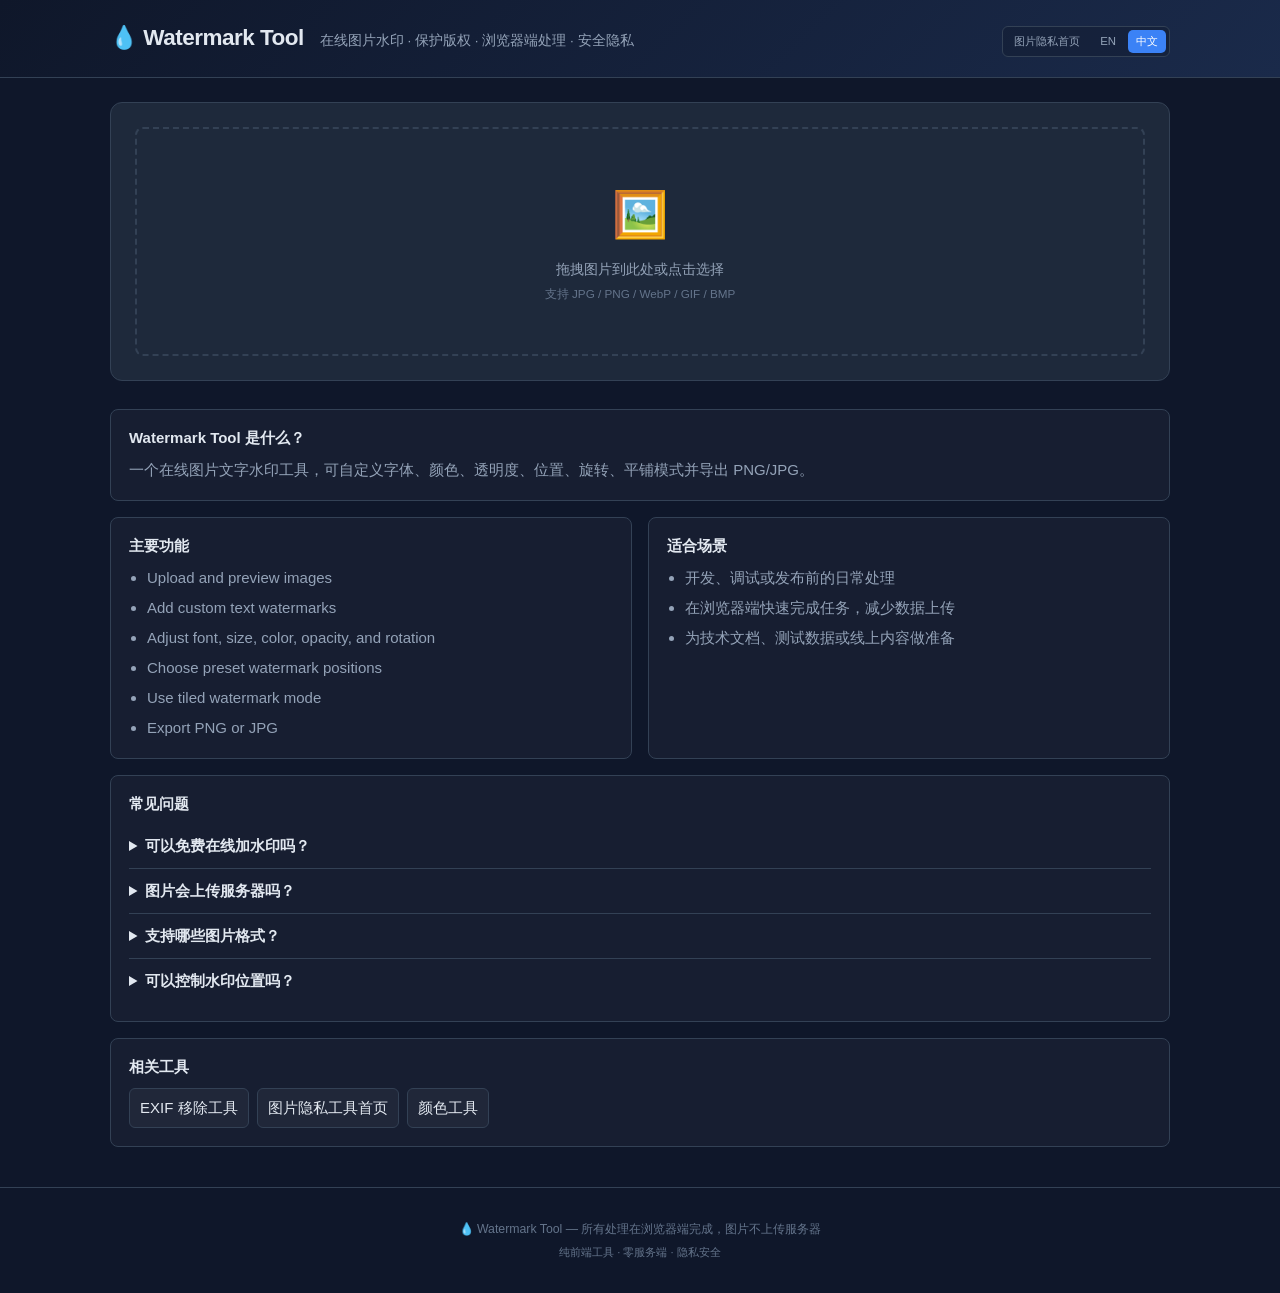
==== zh/index.html @ 740727df "Improve SEO metadata and internal links" ====
<!DOCTYPE html>
<html lang="zh-CN">
<head>
  <meta charset="UTF-8">
  <meta name="viewport" content="width=device-width, initial-scale=1.0">
  <title>Watermark Tool - 在线图片水印工具 | 文字水印添加</title>
  <meta name="description" content="免费在线图片水印添加工具。上传图片，添加文字水印，自定义字体、颜色、透明度、位置、旋转角度。浏览器端处理，图片不上传。">
  <meta name="keywords" content="watermark tool, add watermark, image watermark, photo watermark, 图片水印, 添加水印, 文字水印, 版权保护">
  <meta name="author" content="ImagePrivacy">
  <meta name="robots" content="index, follow">
  <link rel="canonical" href="https://watermark.imageprivacy.org/zh/">
  <link rel="alternate" hreflang="en" href="https://watermark.imageprivacy.org/">
  <link rel="alternate" hreflang="zh-CN" href="https://watermark.imageprivacy.org/zh/">
  <link rel="alternate" hreflang="x-default" href="https://watermark.imageprivacy.org/">
<meta property="og:type" content="website">
  <meta property="og:title" content="Watermark Tool - 在线图片水印工具">
  <meta property="og:description" content="免费在线图片水印添加工具。自定义文字水印，保护图片版权。浏览器端处理。">
  <meta property="og:url" content="https://watermark.imageprivacy.org/zh/">
  <meta property="og:site_name" content="Watermark Tool">
  <meta property="og:locale" content="zh_CN">

  <meta name="twitter:card" content="summary">
  <meta name="twitter:title" content="Watermark Tool - 在线图片水印工具">
  <meta name="twitter:description" content="免费在线图片水印添加工具。自定义文字水印，保护图片版权。">

<link rel="stylesheet" href="../css/style.css">
  <script type="application/ld+json">
{
  "@context": "https://schema.org",
  "@type": "SoftwareApplication",
  "name": "Watermark Tool",
  "description": "免费在线图片水印添加工具。上传图片，添加文字水印，自定义字体、颜色、透明度、位置、旋转角度。浏览器端处理，图片不上传。",
  "url": "https://watermark.imageprivacy.org/zh/",
  "inLanguage": "zh-CN",
  "applicationCategory": "MultimediaApplication",
  "operatingSystem": "All",
  "browserRequirements": "Requires JavaScript",
  "isAccessibleForFree": true,
  "offers": {
    "@type": "Offer",
    "price": "0",
    "priceCurrency": "USD"
  },
  "featureList": [
    "Upload and preview images",
    "Add custom text watermarks",
    "Adjust font, size, color, opacity, and rotation",
    "Choose preset watermark positions",
    "Use tiled watermark mode",
    "Export PNG or JPG"
  ],
  "publisher": {
    "@type": "Organization",
    "name": "ImagePrivacy"
  }
}
  </script>
  <script type="application/ld+json">
{
  "@context": "https://schema.org",
  "@type": "FAQPage",
  "inLanguage": "zh-CN",
  "mainEntity": [
    {
      "@type": "Question",
      "name": "可以免费在线加水印吗？",
      "acceptedAnswer": {
        "@type": "Answer",
        "text": "可以，工具免费并在浏览器端运行。"
      }
    },
    {
      "@type": "Question",
      "name": "图片会上传服务器吗？",
      "acceptedAnswer": {
        "@type": "Answer",
        "text": "不会。预览、渲染和导出都在浏览器端完成。"
      }
    },
    {
      "@type": "Question",
      "name": "支持哪些图片格式？",
      "acceptedAnswer": {
        "@type": "Answer",
        "text": "输入支持 JPG、PNG、WebP、GIF、BMP 等常见格式，导出支持 PNG 和 JPG。"
      }
    },
    {
      "@type": "Question",
      "name": "可以控制水印位置吗？",
      "acceptedAnswer": {
        "@type": "Answer",
        "text": "可以设置预设位置、边距、旋转、透明度和平铺模式。"
      }
    }
  ]
}
  </script>
</head>
<body>
  <header class="header">
    <div class="container">
      <div class="header-inner">
        <h1 class="logo">💧 Watermark Tool</h1>
        <p class="tagline">在线图片水印 · 保护版权 · 浏览器端处理 · 安全隐私</p>
        <nav class="language-switcher" aria-label="Language"><a class="home-link" href="https://imageprivacy.org/zh/">图片隐私首页</a><a class="" href="../" lang="en">EN</a><a class="active" href="./" lang="zh-CN">中文</a></nav>
      </div>
    </div>
  </header>

  <main class="main container">
    <div class="card">
      <!-- Upload -->
      <div class="upload-section" id="upload-section">
        <div id="drop-zone" class="drop-zone">
          <div class="drop-content">
            <span class="drop-icon">🖼️</span>
            <p>拖拽图片到此处或点击选择</p>
            <p class="drop-hint">支持 JPG / PNG / WebP / GIF / BMP</p>
          </div>
          <input type="file" id="file-input" class="file-input" accept="image/*">
        </div>
      </div>

      <!-- Editor -->
      <div id="editor-section" class="editor-section" style="display:none">
        <div class="editor-layout">
          <!-- Preview -->
          <div class="preview-col">
            <div class="preview-header">
              <h3>预览</h3>
              <span id="img-info" class="img-info"></span>
            </div>
            <div id="canvas-container" class="canvas-container">
              <canvas id="preview-canvas"></canvas>
            </div>
            <div class="preview-actions">
              <div class="zoom-controls">
                <button class="btn btn-sm" onclick="zoomOut()">🔍−</button>
                <span id="zoom-level" class="zoom-level">100%</span>
                <button class="btn btn-sm" onclick="zoomIn()">🔍+</button>
                <button class="btn btn-sm" onclick="fitView()">适配</button>
              </div>
              <div class="export-controls">
                <select id="export-format" class="small-select">
                  <option value="image/png">PNG（无损）</option>
                  <option value="image/jpeg">JPG（可压缩）</option>
                </select>
                <select id="export-quality" class="small-select" style="display:none">
                  <option value="0.9">高质量 90%</option>
                  <option value="0.8" selected>中等 80%</option>
                  <option value="0.6">低 60%</option>
                </select>
                <button class="btn btn-primary" onclick="downloadImage()">⬇ 下载</button>
              </div>
            </div>
          </div>

          <!-- Controls -->
          <div class="controls-col">
            <div class="control-group">
              <h3>水印文字</h3>
              <input type="text" id="wm-text" class="text-input" value="© ImagePrivacy" oninput="renderWatermark()">
            </div>

            <div class="control-group">
              <h3>字体</h3>
              <select id="wm-font" class="small-select" onchange="renderWatermark()">
                <option value="Arial">Arial</option>
                <option value="'Helvetica Neue'">Helvetica Neue</option>
                <option value="Georgia">Georgia</option>
                <option value="'Times New Roman'">Times New Roman</option>
                <option value="'Courier New'">Courier New</option>
                <option value="'Microsoft YaHei'">微软雅黑</option>
                <option value="'Noto Sans SC'">Noto Sans SC</option>
                <option value="Impact">Impact</option>
              </select>
            </div>

            <div class="control-group">
              <h3>字号</h3>
              <div class="slider-row">
                <input type="range" id="wm-size" min="12" max="200" value="48" oninput="updateSizeLabel();renderWatermark()">
                <span id="wm-size-label" class="slider-val">48px</span>
              </div>
            </div>

            <div class="control-group">
              <h3>透明度</h3>
              <div class="slider-row">
                <input type="range" id="wm-opacity" min="0.05" max="1" step="0.05" value="0.4" oninput="updateOpacityLabel();renderWatermark()">
                <span id="wm-opacity-label" class="slider-val">40%</span>
              </div>
            </div>

            <div class="control-group">
              <h3>颜色</h3>
              <div class="color-row">
                <input type="color" id="wm-color" value="#ffffff" onchange="renderWatermark()">
                <input type="color" id="wm-shadow" value="#000000" onchange="renderWatermark()">
                <label class="checkbox-label"><input type="checkbox" id="wm-shadow-enable" checked onchange="renderWatermark()"> 阴影</label>
              </div>
            </div>

            <div class="control-group">
              <h3>旋转</h3>
              <div class="slider-row">
                <input type="range" id="wm-rotation" min="-90" max="90" value="-30" oninput="updateRotationLabel();renderWatermark()">
                <span id="wm-rotation-label" class="slider-val">-30°</span>
              </div>
            </div>

            <div class="control-group">
              <h3>位置</h3>
              <div class="position-grid">
                <button class="pos-btn" data-pos="top-left">↖</button>
                <button class="pos-btn" data-pos="top-center">↑</button>
                <button class="pos-btn" data-pos="top-right">↗</button>
                <button class="pos-btn" data-pos="center-left">←</button>
                <button class="pos-btn active" data-pos="center">●</button>
                <button class="pos-btn" data-pos="center-right">→</button>
                <button class="pos-btn" data-pos="bottom-left">↙</button>
                <button class="pos-btn" data-pos="bottom-center">↓</button>
                <button class="pos-btn" data-pos="bottom-right">↘</button>
              </div>
            </div>

            <div class="control-group">
              <h3>边距</h3>
              <div class="slider-row">
                <input type="range" id="wm-margin" min="0" max="100" value="20" oninput="updateMarginLabel();renderWatermark()">
                <span id="wm-margin-label" class="slider-val">20px</span>
              </div>
            </div>

            <div class="control-group">
              <label class="checkbox-label" style="font-size:.85rem">
                <input type="checkbox" id="wm-tiled" onchange="renderWatermark()">
                平铺水印（重复覆盖整张图片）
              </label>
            </div>

            <div class="control-group">
              <label class="checkbox-label" style="font-size:.85rem">
                <input type="checkbox" id="wm-bold" onchange="renderWatermark()">
                加粗
              </label>
              <label class="checkbox-label" style="font-size:.85rem">
                <input type="checkbox" id="wm-italic" onchange="renderWatermark()">
                斜体
              </label>
            </div>
          </div>
        </div>
      </div>
    </div>
    <section class="seo-content" aria-label="工具说明和常见问题">
      <div class="seo-block">
        <h2>Watermark Tool 是什么？</h2>
        <p>一个在线图片文字水印工具，可自定义字体、颜色、透明度、位置、旋转、平铺模式并导出 PNG/JPG。</p>
      </div>
      <div class="seo-grid">
        <div class="seo-block">
          <h2>主要功能</h2>
          <ul><li>Upload and preview images</li><li>Add custom text watermarks</li><li>Adjust font, size, color, opacity, and rotation</li><li>Choose preset watermark positions</li><li>Use tiled watermark mode</li><li>Export PNG or JPG</li></ul>
        </div>
        <div class="seo-block">
          <h2>适合场景</h2>
          <ul><li>开发、调试或发布前的日常处理</li><li>在浏览器端快速完成任务，减少数据上传</li><li>为技术文档、测试数据或线上内容做准备</li></ul>
        </div>
      </div>
      <div class="seo-block faq-list">
        <h2>常见问题</h2>
        <details><summary>可以免费在线加水印吗？</summary><p>可以，工具免费并在浏览器端运行。</p></details>
        <details><summary>图片会上传服务器吗？</summary><p>不会。预览、渲染和导出都在浏览器端完成。</p></details>
        <details><summary>支持哪些图片格式？</summary><p>输入支持 JPG、PNG、WebP、GIF、BMP 等常见格式，导出支持 PNG 和 JPG。</p></details>
        <details><summary>可以控制水印位置吗？</summary><p>可以设置预设位置、边距、旋转、透明度和平铺模式。</p></details>
      </div>
      <div class="seo-block related-tools">
        <h2>相关工具</h2>
        <div class="related-links"><a href="https://exif.imageprivacy.org/zh/">EXIF 移除工具</a><a href="https://imageprivacy.org/zh/">图片隐私工具首页</a><a href="https://color.toolkitbox.org/zh/">颜色工具</a></div>
      </div>
    </section>
  </main>

  <footer class="footer">
    <div class="container">
      <p>💧 Watermark Tool — 所有处理在浏览器端完成，图片不上传服务器</p>
      <p class="footer-small">纯前端工具 · 零服务端 · 隐私安全</p>
    </div>
  </footer>

  <script src="../js/app.js"></script>
</body>
</html>
---- css/style.css ----
*,*::before,*::after{box-sizing:border-box;margin:0;padding:0}
:root{--bg:#0f172a;--bg-card:#1e293b;--bg-input:#0f172a;--border:#334155;--border-focus:#3b82f6;--text:#e2e8f0;--text-muted:#94a3b8;--text-dim:#64748b;--primary:#3b82f6;--primary-hover:#2563eb;--secondary:#475569;--secondary-hover:#64748b;--success:#22c55e;--error:#ef4444;--radius:12px;--radius-sm:8px;--radius-xs:6px;--font-mono:'SF Mono','Fira Code','Cascadia Code','JetBrains Mono',monospace;--font-ui:-apple-system,BlinkMacSystemFont,'Segoe UI',Roboto,sans-serif}
html{font-size:15px}
body{font-family:var(--font-ui);background:var(--bg);color:var(--text);min-height:100vh;line-height:1.6}
.container{max-width:1100px;margin:0 auto;padding:0 20px}

.header{border-bottom:1px solid var(--border);padding:20px 0;background:linear-gradient(135deg,#0f172a 0%,#1a2a4a 100%)}
.header-inner{display:flex;align-items:baseline;gap:16px;flex-wrap:wrap}
.logo{font-size:1.5rem;font-weight:700;color:var(--text);letter-spacing:-.5px}
.tagline{color:var(--text-muted);font-size:.9rem}

.card{margin-top:24px;background:var(--bg-card);border:1px solid var(--border);border-radius:var(--radius);overflow:hidden}

/* Upload */
.upload-section{padding:24px}
.drop-zone{border:2px dashed var(--border);border-radius:var(--radius-sm);padding:50px 20px;text-align:center;cursor:pointer;transition:all .2s;position:relative}
.drop-zone:hover,.drop-zone.dragover{border-color:var(--primary);background:rgba(59,130,246,.05)}
.drop-content{pointer-events:none}
.drop-icon{font-size:3rem;display:block;margin-bottom:8px}
.drop-zone p{color:var(--text-muted);font-size:.9rem}
.drop-hint{font-size:.78rem!important;color:var(--text-dim)!important;margin-top:4px}
.file-input{position:absolute;inset:0;opacity:0;cursor:pointer}

/* Editor */
.editor-section{padding:20px}
.editor-layout{display:flex;gap:20px}
@media(max-width:800px){.editor-layout{flex-direction:column}}

/* Preview */
.preview-col{flex:1.3;display:flex;flex-direction:column;gap:8px;min-width:0}
.preview-header{display:flex;justify-content:space-between;align-items:center}
.preview-header h3{font-size:.82rem;color:var(--text-muted);text-transform:uppercase;letter-spacing:.5px;font-weight:600}
.img-info{font-size:.78rem;color:var(--text-dim)}

.canvas-container{background:var(--bg-input);border:1px solid var(--border);border-radius:var(--radius-sm);overflow:hidden;display:flex;align-items:center;justify-content:center;min-height:300px;max-height:600px}
.canvas-container canvas{max-width:100%;max-height:600px;object-fit:contain;display:block}

.preview-actions{display:flex;justify-content:space-between;align-items:center;flex-wrap:wrap;gap:8px}
.zoom-controls{display:flex;align-items:center;gap:6px}
.zoom-level{font-size:.78rem;color:var(--text-dim);min-width:40px;text-align:center;font-family:var(--font-mono)}
.export-controls{display:flex;align-items:center;gap:6px}

/* Controls */
.controls-col{width:280px;flex:none;display:flex;flex-direction:column;gap:12px}
@media(max-width:800px){.controls-col{width:100%}}

.control-group h3{font-size:.78rem;color:var(--text-muted);text-transform:uppercase;letter-spacing:.5px;font-weight:600;margin-bottom:4px}

.text-input{width:100%;padding:8px 12px;background:var(--bg-input);color:var(--text);border:1px solid var(--border);border-radius:var(--radius-xs);font-size:.85rem;outline:none;transition:border-color .15s}
.text-input:focus{border-color:var(--border-focus);box-shadow:0 0 0 2px rgba(59,130,246,.15)}

.slider-row{display:flex;align-items:center;gap:10px}
.slider-row input[type="range"]{flex:1;accent-color:var(--primary);cursor:pointer}
.slider-val{font-family:var(--font-mono);font-size:.78rem;color:var(--text-muted);min-width:45px;text-align:right}

.color-row{display:flex;align-items:center;gap:8px;flex-wrap:wrap}
.color-row input[type="color"]{width:36px;height:36px;padding:2px;border:1px solid var(--border);border-radius:var(--radius-xs);cursor:pointer;background:none}
.color-row input[type="color"]::-webkit-color-swatch-wrapper{padding:0}
.color-row input[type="color"]::-webkit-color-swatch{border:1px solid var(--border);border-radius:4px}

.position-grid{display:grid;grid-template-columns:repeat(3,1fr);gap:4px}
.pos-btn{padding:8px;border:1px solid var(--border);border-radius:var(--radius-xs);background:var(--bg-input);color:var(--text-muted);font-size:.85rem;cursor:pointer;transition:all .12s;text-align:center}
.pos-btn:hover{border-color:var(--primary);color:var(--primary)}
.pos-btn.active{border-color:var(--primary);background:rgba(59,130,246,.1);color:var(--primary)}

.checkbox-label{display:flex;align-items:center;gap:6px;font-size:.82rem;color:var(--text-muted);cursor:pointer}
.checkbox-label input{accent-color:var(--primary)}

.small-select{padding:6px 8px;background:var(--bg-input);color:var(--text);border:1px solid var(--border);border-radius:var(--radius-xs);font-size:.8rem;cursor:pointer;outline:none;max-width:180px}
.small-select:focus{border-color:var(--border-focus)}

/* Buttons */
.btn{display:inline-flex;align-items:center;gap:6px;padding:7px 14px;border:none;border-radius:var(--radius-xs);font-size:.82rem;font-family:var(--font-ui);font-weight:500;cursor:pointer;transition:all .15s;white-space:nowrap}
.btn-primary{background:var(--primary);color:#fff}
.btn-primary:hover{background:var(--primary-hover)}
.btn-sm{padding:4px 10px;font-size:.76rem;background:var(--secondary);color:#e2e8f0}
.btn-sm:hover{background:var(--secondary-hover)}

/* Toast */
.toast{position:fixed;bottom:24px;left:50%;transform:translateX(-50%);padding:10px 24px;border-radius:var(--radius);background:var(--bg-card);border:1px solid var(--border);color:var(--text);font-size:.85rem;box-shadow:0 4px 20px rgba(0,0,0,.3);z-index:100;animation:toastIn .3s ease}
@keyframes toastIn{from{opacity:0;transform:translateX(-50%) translateY(10px)}to{opacity:1;transform:translateX(-50%) translateY(0)}}

.footer{text-align:center;padding:32px 0;margin-top:40px;border-top:1px solid var(--border);color:var(--text-dim);font-size:.82rem}
.footer-small{margin-top:4px;font-size:.75rem}
/* === SEO / GEO Content === */
.language-switcher { margin-left: auto; display: inline-flex; gap: 4px; padding: 3px; border: 1px solid var(--border); border-radius: var(--radius-xs); background: rgba(15,23,42,0.35); }
.language-switcher a { color: var(--text-muted); text-decoration: none; font-size: 0.76rem; line-height: 1; padding: 6px 8px; border-radius: 5px; }
.language-switcher a:hover, .language-switcher a.active { color: #fff; background: var(--primary); }
.seo-content { margin-top: 28px; display: flex; flex-direction: column; gap: 16px; color: var(--text-muted); }
.seo-grid { display: grid; grid-template-columns: repeat(2, minmax(0, 1fr)); gap: 16px; }
.seo-block { background: rgba(255,255,255,0.03); border: 1px solid var(--border); border-radius: var(--radius-sm); padding: 18px; }
.seo-block h2 { color: var(--text); font-size: 1rem; line-height: 1.35; margin: 0 0 10px; letter-spacing: 0; }
.seo-block p { margin: 0; }
.seo-block ul { margin: 0; padding-left: 18px; }
.seo-block li + li { margin-top: 6px; }
.faq-list details { border-top: 1px solid var(--border); padding: 10px 0; }
.faq-list details:first-of-type { border-top: 0; }
.faq-list summary { color: var(--text); cursor: pointer; font-weight: 600; }
.faq-list details p { margin-top: 8px; }
@media (max-width: 720px) { .language-switcher { margin-left: 0; } .seo-grid { grid-template-columns: 1fr; } }
.related-links { display: flex; flex-wrap: wrap; gap: 8px; margin-top: 10px; }
.related-links a { color: var(--text); text-decoration: none; border: 1px solid var(--border); border-radius: var(--radius-xs); padding: 7px 10px; background: rgba(255,255,255,0.04); }
.related-links a:hover { border-color: var(--primary); color: #fff; }
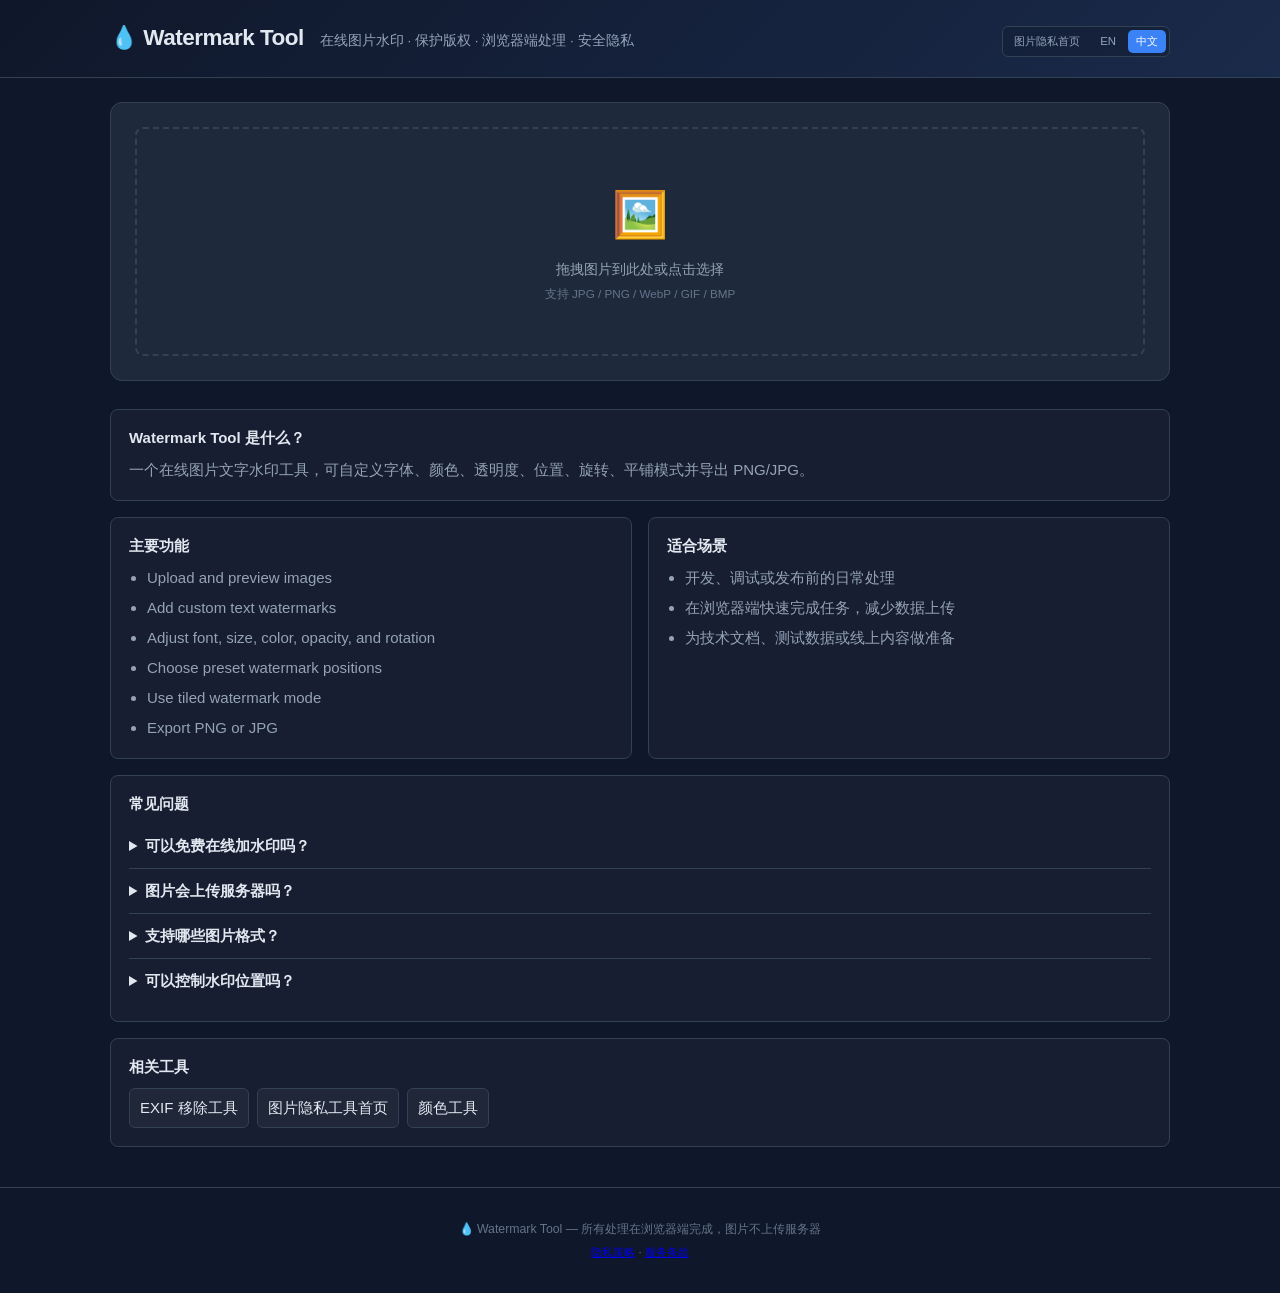
==== commit 8bfee6fb: "Add ads.txt and policy footer links" ====
--- a/zh/index.html
+++ b/zh/index.html
@@ -286,7 +286,7 @@
   <footer class="footer">
     <div class="container">
       <p>💧 Watermark Tool — 所有处理在浏览器端完成，图片不上传服务器</p>
-      <p class="footer-small">纯前端工具 · 零服务端 · 隐私安全</p>
+      <p class="footer-small"><a href="https://imageprivacy.org/zh/privacy/">隐私策略</a> · <a href="https://imageprivacy.org/zh/terms/">服务条款</a></p>
     </div>
   </footer>
 
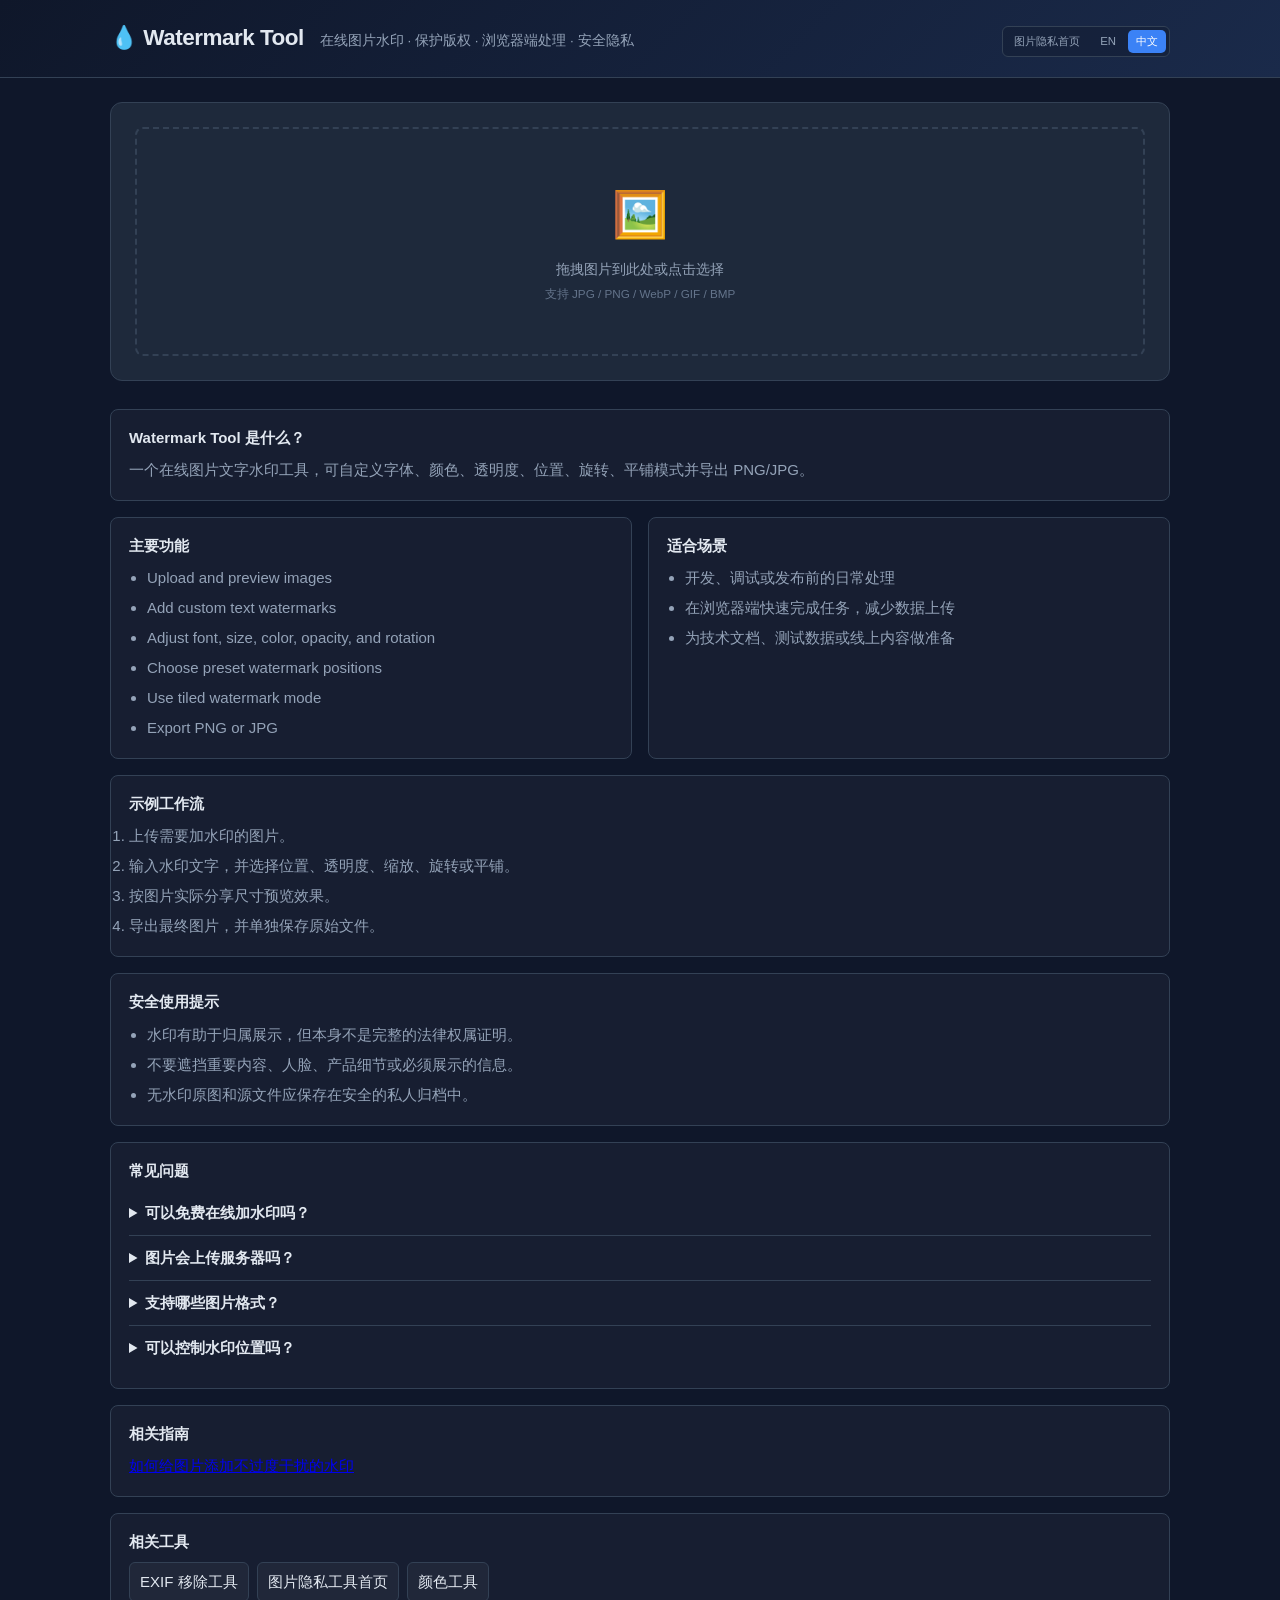
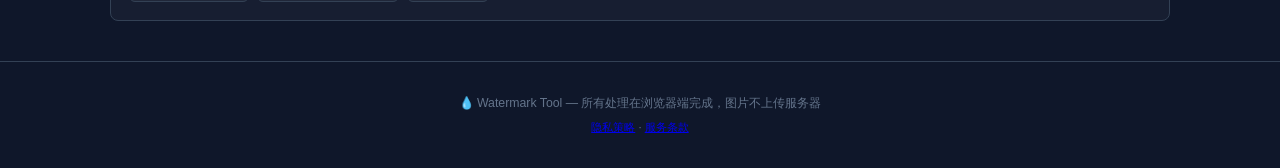
==== commit 30ea4ab0: "Improve tool SEO, social previews, and mobile layout" ====
--- a/zh/index.html
+++ b/zh/index.html
@@ -17,9 +17,14 @@
   <meta property="og:description" content="免费在线图片水印添加工具。自定义文字水印，保护图片版权。浏览器端处理。">
   <meta property="og:url" content="https://watermark.imageprivacy.org/zh/">
   <meta property="og:site_name" content="Watermark Tool">
+  <meta property="og:image" content="https://watermark.imageprivacy.org/og.png">
+  <meta property="og:image:width" content="1200">
+  <meta property="og:image:height" content="630">
+  <meta property="og:image:alt" content="Watermark Tool - 在线图片水印工具">
   <meta property="og:locale" content="zh_CN">
 
-  <meta name="twitter:card" content="summary">
+  <meta name="twitter:card" content="summary_large_image">
+  <meta name="twitter:image" content="https://watermark.imageprivacy.org/og.png">
   <meta name="twitter:title" content="Watermark Tool - 在线图片水印工具">
   <meta name="twitter:description" content="免费在线图片水印添加工具。自定义文字水印，保护图片版权。">
 
@@ -96,6 +101,27 @@
   ]
 }
   </script>
+  <script type="application/ld+json">
+{
+  "@context": "https://schema.org",
+  "@type": "BreadcrumbList",
+  "inLanguage": "zh-CN",
+  "itemListElement": [
+    {
+      "@type": "ListItem",
+      "position": 1,
+      "name": "ImagePrivacy",
+      "item": "https://imageprivacy.org/zh/"
+    },
+    {
+      "@type": "ListItem",
+      "position": 2,
+      "name": "Watermark Tool",
+      "item": "https://watermark.imageprivacy.org/zh/"
+    }
+  ]
+}
+  </script>
 </head>
 <body>
   <header class="header">
@@ -269,6 +295,25 @@
           <ul><li>开发、调试或发布前的日常处理</li><li>在浏览器端快速完成任务，减少数据上传</li><li>为技术文档、测试数据或线上内容做准备</li></ul>
         </div>
       </div>
+      <div class="seo-block example-workflow">
+        <h2>示例工作流</h2>
+        <ol>
+          <li>上传需要加水印的图片。</li>
+          <li>输入水印文字，并选择位置、透明度、缩放、旋转或平铺。</li>
+          <li>按图片实际分享尺寸预览效果。</li>
+          <li>导出最终图片，并单独保存原始文件。</li>
+        </ol>
+      </div>
+
+      <div class="seo-block safe-use">
+        <h2>安全使用提示</h2>
+        <ul>
+          <li>水印有助于归属展示，但本身不是完整的法律权属证明。</li>
+          <li>不要遮挡重要内容、人脸、产品细节或必须展示的信息。</li>
+          <li>无水印原图和源文件应保存在安全的私人归档中。</li>
+        </ul>
+      </div>
+
       <div class="seo-block faq-list">
         <h2>常见问题</h2>
         <details><summary>可以免费在线加水印吗？</summary><p>可以，工具免费并在浏览器端运行。</p></details>
@@ -276,6 +321,10 @@
         <details><summary>支持哪些图片格式？</summary><p>输入支持 JPG、PNG、WebP、GIF、BMP 等常见格式，导出支持 PNG 和 JPG。</p></details>
         <details><summary>可以控制水印位置吗？</summary><p>可以设置预设位置、边距、旋转、透明度和平铺模式。</p></details>
       </div>
+      <div class="seo-block related-guides">
+        <h2>相关指南</h2>
+        <p><a href="https://imageprivacy.org/zh/guides/watermark-images-online/">如何给图片添加不过度干扰的水印</a></p>
+      </div>
       <div class="seo-block related-tools">
         <h2>相关工具</h2>
         <div class="related-links"><a href="https://exif.imageprivacy.org/zh/">EXIF 移除工具</a><a href="https://imageprivacy.org/zh/">图片隐私工具首页</a><a href="https://color.toolkitbox.org/zh/">颜色工具</a></div>
--- a/css/style.css
+++ b/css/style.css
@@ -101,3 +101,30 @@
 .related-links { display: flex; flex-wrap: wrap; gap: 8px; margin-top: 10px; }
 .related-links a { color: var(--text); text-decoration: none; border: 1px solid var(--border); border-radius: var(--radius-xs); padding: 7px 10px; background: rgba(255,255,255,0.04); }
 .related-links a:hover { border-color: var(--primary); color: #fff; }
+
+
+/* === Mobile ad-safety and overflow guard === */
+html, body { max-width: 100%; overflow-x: hidden; }
+.container, .card, .tool-layout, .result-area, .seo-content { min-width: 0; }
+.tabs, .section-tabs { max-width: 100%; overflow-x: auto; -webkit-overflow-scrolling: touch; scrollbar-width: thin; }
+.tab, .section-tab { flex: 0 0 auto; }
+.code-editor, textarea, input, select { max-width: 100%; }
+.editor-header, .editor-actions, .controls, .control-group, .input-row, .action-bar { min-width: 0; }
+@media (max-width: 560px) {
+  .container { width: 100%; padding-left: 12px; padding-right: 12px; }
+  .header { padding: 16px 0; }
+  .header-inner { align-items: flex-start; gap: 8px; }
+  .logo { font-size: 1.28rem; }
+  .tagline { width: 100%; overflow-wrap: anywhere; }
+  .tabs { margin-left: -12px; margin-right: -12px; padding-left: 12px; padding-right: 12px; border-radius: 0; }
+  .tool-layout, .card { border-radius: var(--radius-sm); }
+  .tool-layout, .input-section, .result-section, .upload-section, .result-area { padding: 14px; }
+  .editor-header, .controls, .input-row, .action-bar { flex-wrap: wrap; }
+  .editor-actions { width: 100%; flex-wrap: wrap; justify-content: flex-start; }
+  .editor-actions .btn-sm { flex: 1 1 auto; justify-content: center; }
+  .btn { justify-content: center; }
+  .domain-input { min-width: 0; width: 100%; }
+  .input-row .btn, .action-bar .btn { flex: 1 1 auto; }
+  .code-editor { min-height: 220px; }
+  .toast { width: calc(100vw - 32px); text-align: center; }
+}
